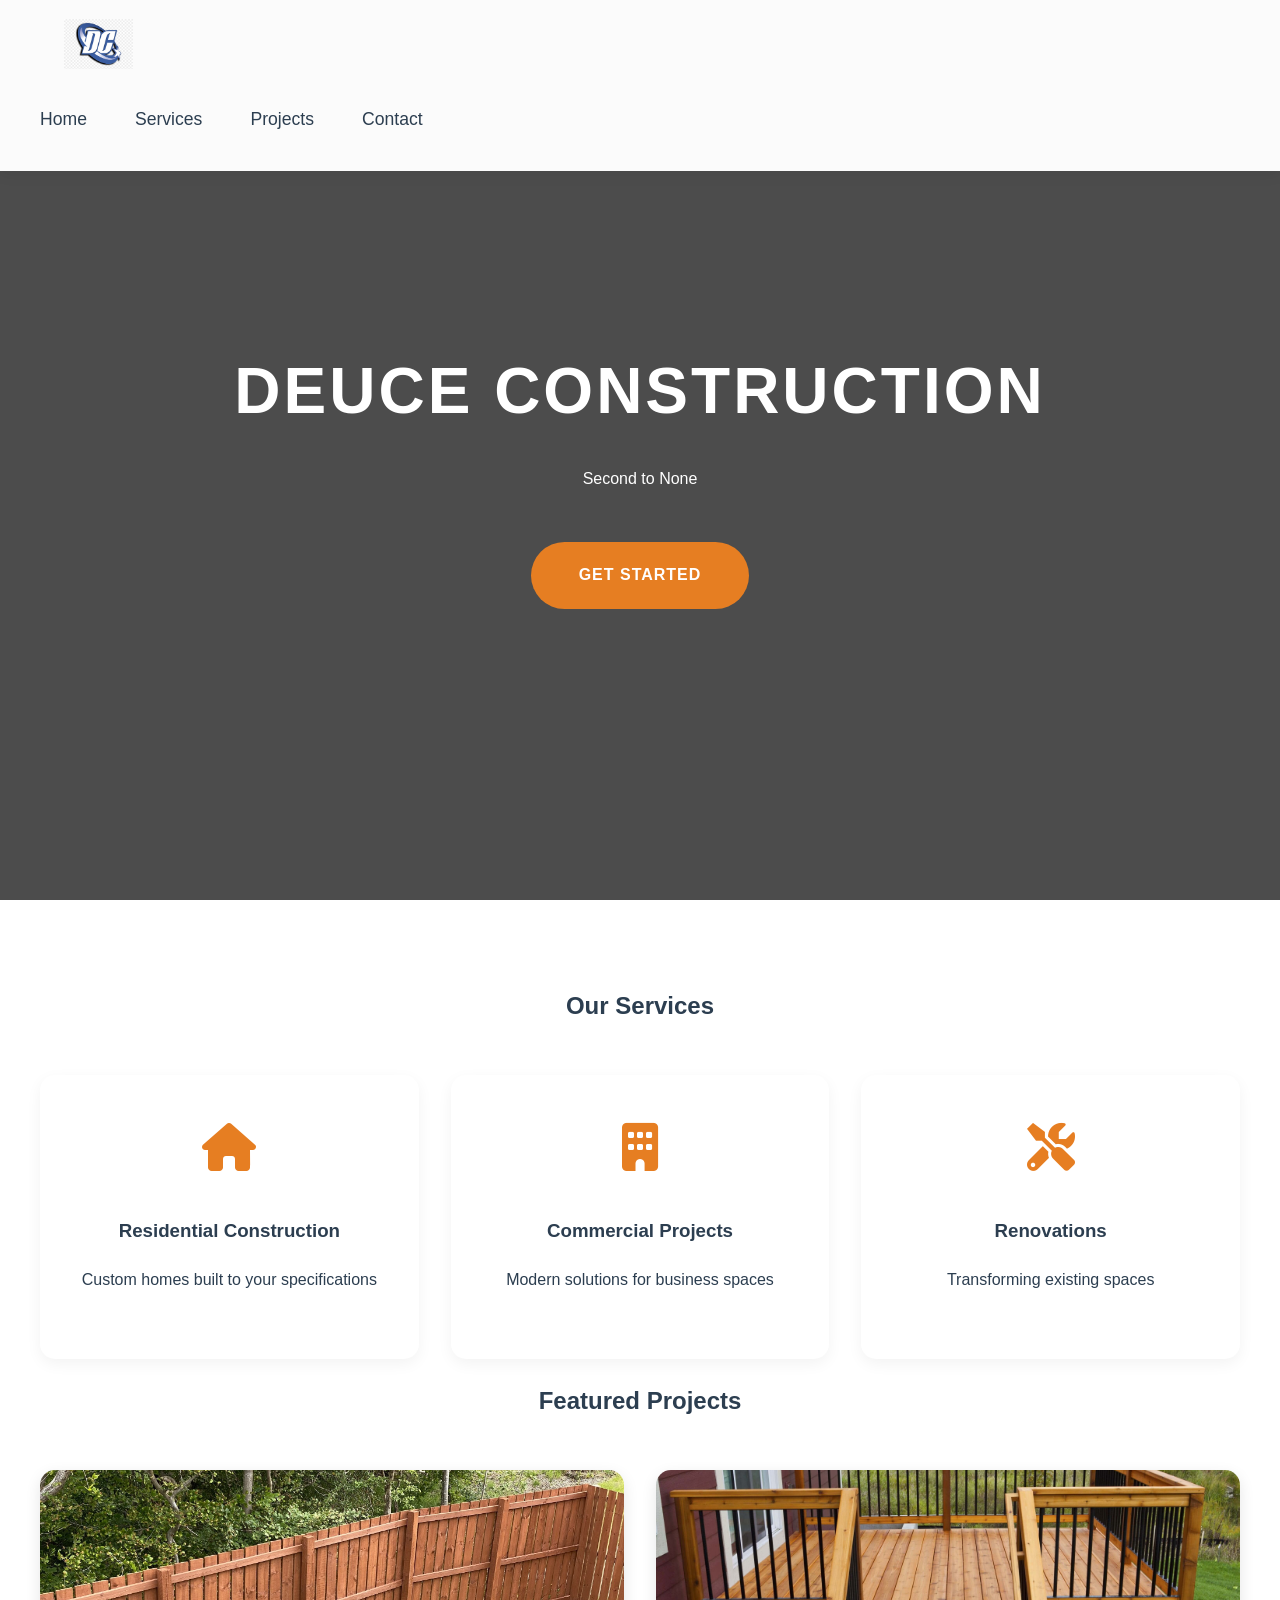
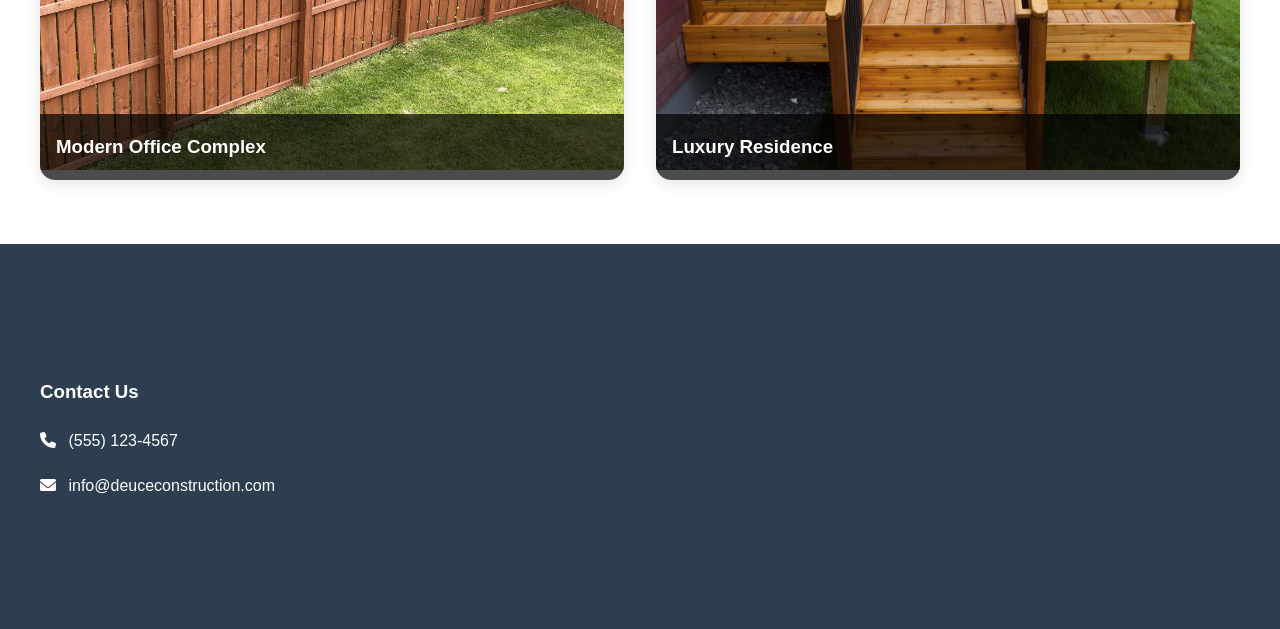
==== index.html @ e14dee0d "Logo smaller" ====
<!DOCTYPE html>
<html lang="en">
<head>
    <meta charset="UTF-8">
    <meta name="viewport" content="width=device-width, initial-scale=1.0">
    <title>Deuce Construction</title>
    <link rel="stylesheet" href="styles/main.css">
    <link rel="stylesheet" href="https://cdnjs.cloudflare.com/ajax/libs/font-awesome/6.0.0/css/all.min.css">
</head>
<body>
    <nav class="navbar">
        <div class="logo"><img src="dc logo.jpg" alt="DC" style="height: 50px; width: auto;"></div>
        <ul class="nav-links">
            <li><a href="#home">Home</a></li>
            <li><a href="#services">Services</a></li>
            <li><a href="#projects">Projects</a></li>
            <li><a href="#contact">Contact</a></li>
        </ul>
    </nav>

    <header id="home">
        <div class="hero-content">
            <h1>Deuce Construction</h1>
            <p>Second to None</p>
            <a href="#contact" class="cta-button">Get Started</a>
        </div>
    </header>

    <div class="container">
        <section id="services" class="services-section">
            <h2>Our Services</h2>
            <div class="services-grid">
                <div class="service-card">
                    <i class="fas fa-home"></i>
                    <h3>Residential Construction</h3>
                    <p>Custom homes built to your specifications</p>
                </div>
                <div class="service-card">
                    <i class="fas fa-building"></i>
                    <h3>Commercial Projects</h3>
                    <p>Modern solutions for business spaces</p>
                </div>
                <div class="service-card">
                    <i class="fas fa-tools"></i>
                    <h3>Renovations</h3>
                    <p>Transforming existing spaces</p>
                </div>
            </div>
        </section>

        <section id="projects" class="projects-section">
            <h2>Featured Projects</h2>
            <div class="project-grid">
                <div class="project-card">
                    <img src="placeholder-1.jpg" alt="Project 1">
                    <h3>Modern Office Complex</h3>
                </div>
                <div class="project-card">
                    <img src="placeholder-2.jpg" alt="Project 2">
                    <h3>Luxury Residence</h3>
                </div>
            </div>
        </section>
    </div>

    <footer id="contact">
        <div class="container">
            <div class="footer-content">
                <div class="contact-info">
                    <h3>Contact Us</h3>
                    <p><i class="fas fa-phone"></i> (555) 123-4567</p>
                    <p><i class="fas fa-envelope"></i> info@deuceconstruction.com</p>
                </div>
            </div>
        </div>
    </footer>
</body>
</html>
---- styles/main.css ----
:root {
    --primary-color: #2c3e50;
    --secondary-color: #ffffff;
    --accent-color: #e67e22;
    --text-color: #2c3e50;
    --gray-light: #f8f9fa;
    --gray-dark: #343a40;
    --transition: all 0.3s ease-in-out;
}

body {
    font-family: 'Poppins', sans-serif;
    line-height: 1.8;
    margin: 0;
    padding: 0;
    color: var(--text-color);
    scroll-behavior: smooth;
}

.navbar {
    position: fixed;
    width: 100%;
    background: rgba(255, 255, 255, 0.98);
    padding: 1.2rem 0;
    box-shadow: 0 2px 15px rgba(0,0,0,0.08);
    z-index: 1000;
    transition: var(--transition);
}

.navbar .logo {
    font-size: 2rem;
    font-weight: 700;
    color: var(--primary-color);
    margin-left: 4rem;
    text-transform: uppercase;
    letter-spacing: 2px;
}

.nav-links {
    display: flex;
    list-style: none;
    margin-right: 4rem;
    gap: 3rem;
}

.nav-links a {
    text-decoration: none;
    color: var(--text-color);
    font-weight: 500;
    font-size: 1.1rem;
    transition: var(--transition);
    position: relative;
}

.nav-links a::after {
    content: '';
    position: absolute;
    bottom: -5px;
    left: 0;
    width: 0;
    height: 2px;
    background: var(--accent-color);
    transition: var(--transition);
}

.nav-links a:hover::after {
    width: 100%;
}

header {
    background: linear-gradient(rgba(0,0,0,0.7), rgba(0,0,0,0.7)), url('header-bg.jpg');
    background-size: cover;
    background-position: center;
    background-attachment: fixed;
    height: 100vh;
    display: flex;
    align-items: center;
    justify-content: center;
    text-align: center;
    color: white;
}

.hero-content {
    padding: 2rem;
    animation: fadeIn 1s ease-in;
}

.hero-content h1 {
    font-size: 4rem;
    font-weight: 700;
    margin-bottom: 1rem;
    text-transform: uppercase;
    letter-spacing: 3px;
}

.cta-button {
    display: inline-block;
    padding: 1.2rem 3rem;
    background-color: var(--accent-color);
    color: white;
    text-decoration: none;
    border-radius: 50px;
    font-weight: 600;
    margin-top: 2rem;
    transition: var(--transition);
    text-transform: uppercase;
    letter-spacing: 1px;
}

.cta-button:hover {
    transform: translateY(-3px);
    box-shadow: 0 10px 20px rgba(0,0,0,0.2);
    background-color: #d35400;
}

.container {
    max-width: 1200px;
    margin: 0 auto;
    padding: 4rem 2rem;
}

.services-grid {
    display: grid;
    grid-template-columns: repeat(auto-fit, minmax(300px, 1fr));
    gap: 2rem;
    margin-top: 3rem;
}

.service-card {
    background: var(--secondary-color);
    padding: 3rem 2rem;
    border-radius: 15px;
    text-align: center;
    transition: var(--transition);
    box-shadow: 0 5px 15px rgba(0,0,0,0.05);
}

.service-card:hover {
    transform: translateY(-10px);
    box-shadow: 0 15px 30px rgba(0,0,0,0.1);
}

.service-card i {
    font-size: 3rem;
    color: var(--accent-color);
    margin-bottom: 1.5rem;
}

.project-grid {
    display: grid;
    grid-template-columns: repeat(auto-fit, minmax(350px, 1fr));
    gap: 2rem;
    margin-top: 3rem;
}

.project-card {
    position: relative;
    overflow: hidden;
    border-radius: 15px;
    box-shadow: 0 5px 15px rgba(0,0,0,0.1);
    transition: var(--transition);
}

.project-card:hover {
    transform: translateY(-5px);
    box-shadow: 0 15px 30px rgba(0,0,0,0.2);
}

.project-card img {
    width: 100%;
    height: 300px;
    object-fit: cover;
    transition: var(--transition);
}

.project-card:hover img {
    transform: scale(1.1);
}

.project-card h3 {
    position: absolute;
    bottom: 0;
    width: 100%;
    padding: 1rem;
    background: rgba(0,0,0,0.7);
    color: white;
    margin: 0;
}

footer {
    background-color: var(--primary-color);
    color: white;
    padding: 3rem 0;
}

.contact-info i {
    margin-right: 0.5rem;
}

h2 {
    text-align: center;
    color: var(--primary-color);
    margin-bottom: 2rem;
}

@media (max-width: 768px) {
    .nav-links {
        display: none;
    }
    
    .hero-content h1 {
        font-size: 2rem;
    }
}

@keyframes fadeIn {
    from {
        opacity: 0;
        transform: translateY(20px);
    }
    to {
        opacity: 1;
        transform: translateY(0);
    }
}
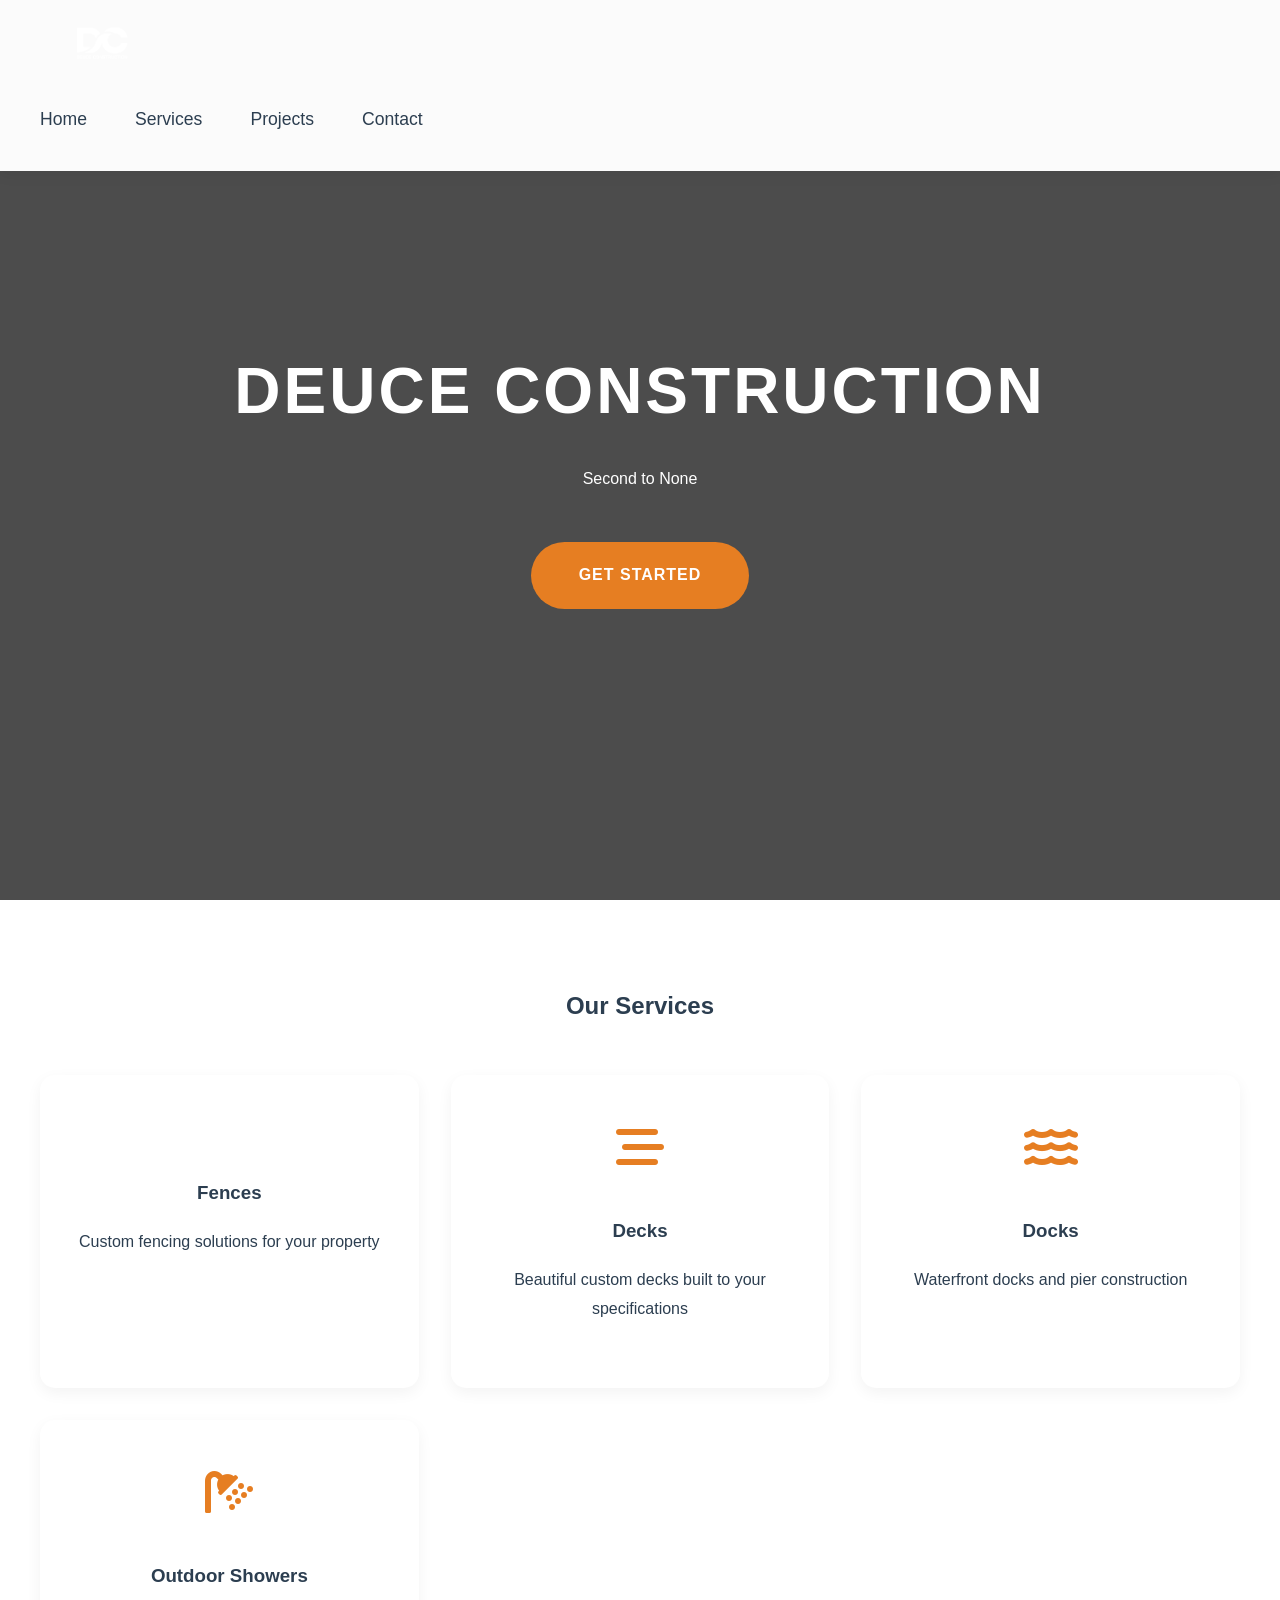
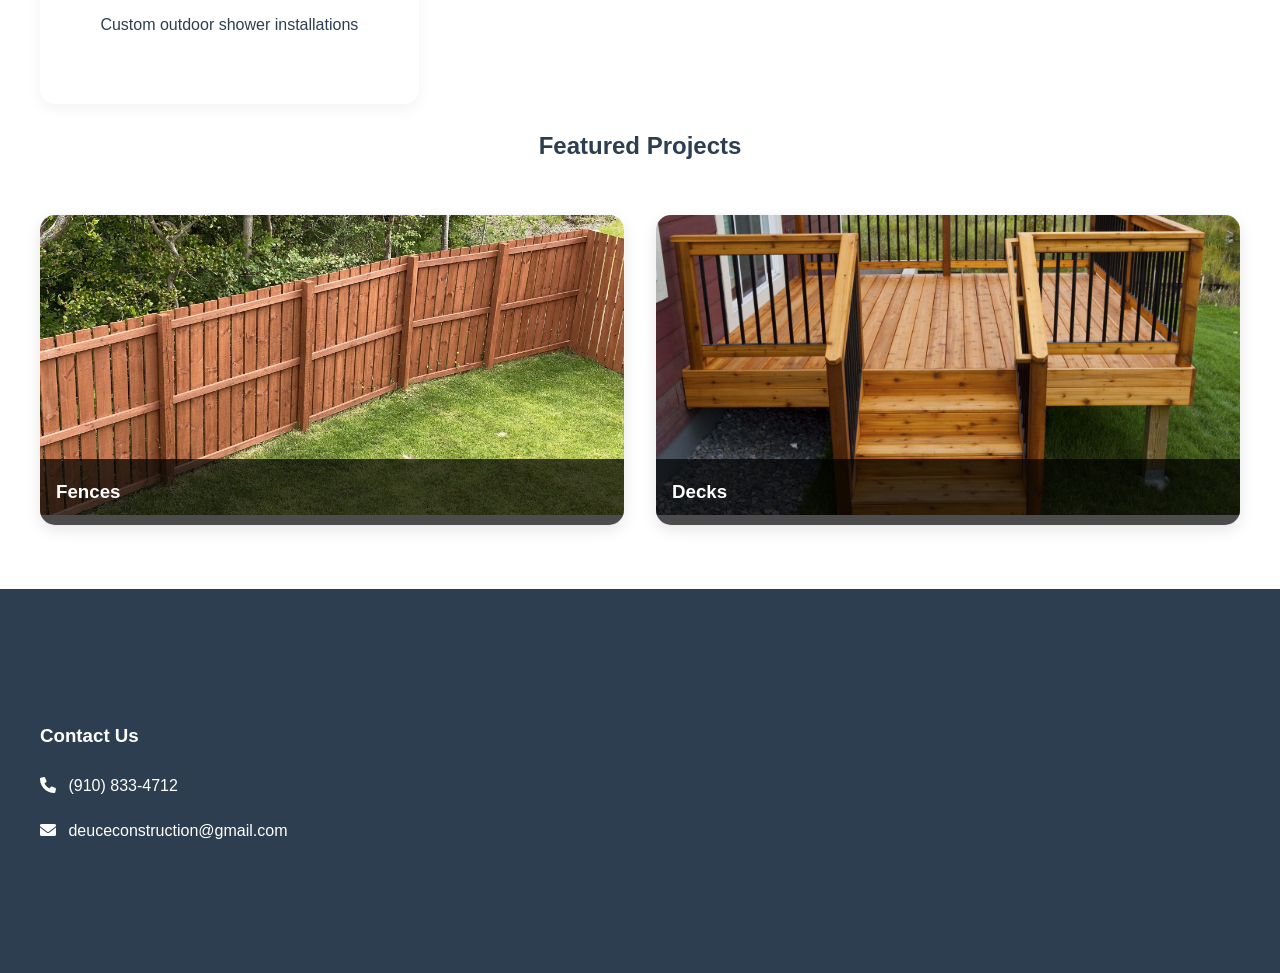
==== commit 319981b3: "Found actual logo" ====
--- a/index.html
+++ b/index.html
@@ -9,7 +9,7 @@
 </head>
 <body>
     <nav class="navbar">
-        <div class="logo"><img src="dc logo.jpg" alt="DC" style="height: 50px; width: auto;"></div>
+        <div class="logo"><img src="dc logo.png" alt="DC" style="height: 50px; width: auto;"></div>
         <ul class="nav-links">
             <li><a href="#home">Home</a></li>
             <li><a href="#services">Services</a></li>
@@ -31,19 +31,24 @@
             <h2>Our Services</h2>
             <div class="services-grid">
                 <div class="service-card">
-                    <i class="fas fa-home"></i>
-                    <h3>Residential Construction</h3>
-                    <p>Custom homes built to your specifications</p>
+                    <i class="fas fa-fence"></i>
+                    <h3>Fences</h3>
+                    <p>Custom fencing solutions for your property</p>
                 </div>
                 <div class="service-card">
-                    <i class="fas fa-building"></i>
-                    <h3>Commercial Projects</h3>
-                    <p>Modern solutions for business spaces</p>
+                    <i class="fas fa-stream"></i>
+                    <h3>Decks</h3>
+                    <p>Beautiful custom decks built to your specifications</p>
                 </div>
                 <div class="service-card">
-                    <i class="fas fa-tools"></i>
-                    <h3>Renovations</h3>
-                    <p>Transforming existing spaces</p>
+                    <i class="fas fa-water"></i>
+                    <h3>Docks</h3>
+                    <p>Waterfront docks and pier construction</p>
+                </div>
+                <div class="service-card">
+                    <i class="fas fa-shower"></i>
+                    <h3>Outdoor Showers</h3>
+                    <p>Custom outdoor shower installations</p>
                 </div>
             </div>
         </section>
@@ -53,11 +58,11 @@
             <div class="project-grid">
                 <div class="project-card">
                     <img src="placeholder-1.jpg" alt="Project 1">
-                    <h3>Modern Office Complex</h3>
+                    <h3>Fences</h3>
                 </div>
                 <div class="project-card">
                     <img src="placeholder-2.jpg" alt="Project 2">
-                    <h3>Luxury Residence</h3>
+                    <h3>Decks</h3>
                 </div>
             </div>
         </section>
@@ -68,8 +73,8 @@
             <div class="footer-content">
                 <div class="contact-info">
                     <h3>Contact Us</h3>
-                    <p><i class="fas fa-phone"></i> (555) 123-4567</p>
-                    <p><i class="fas fa-envelope"></i> info@deuceconstruction.com</p>
+                    <p><i class="fas fa-phone"></i> (910) 833-4712</p>
+                    <p><i class="fas fa-envelope"></i> deuceconstruction@gmail.com</p>
                 </div>
             </div>
         </div>
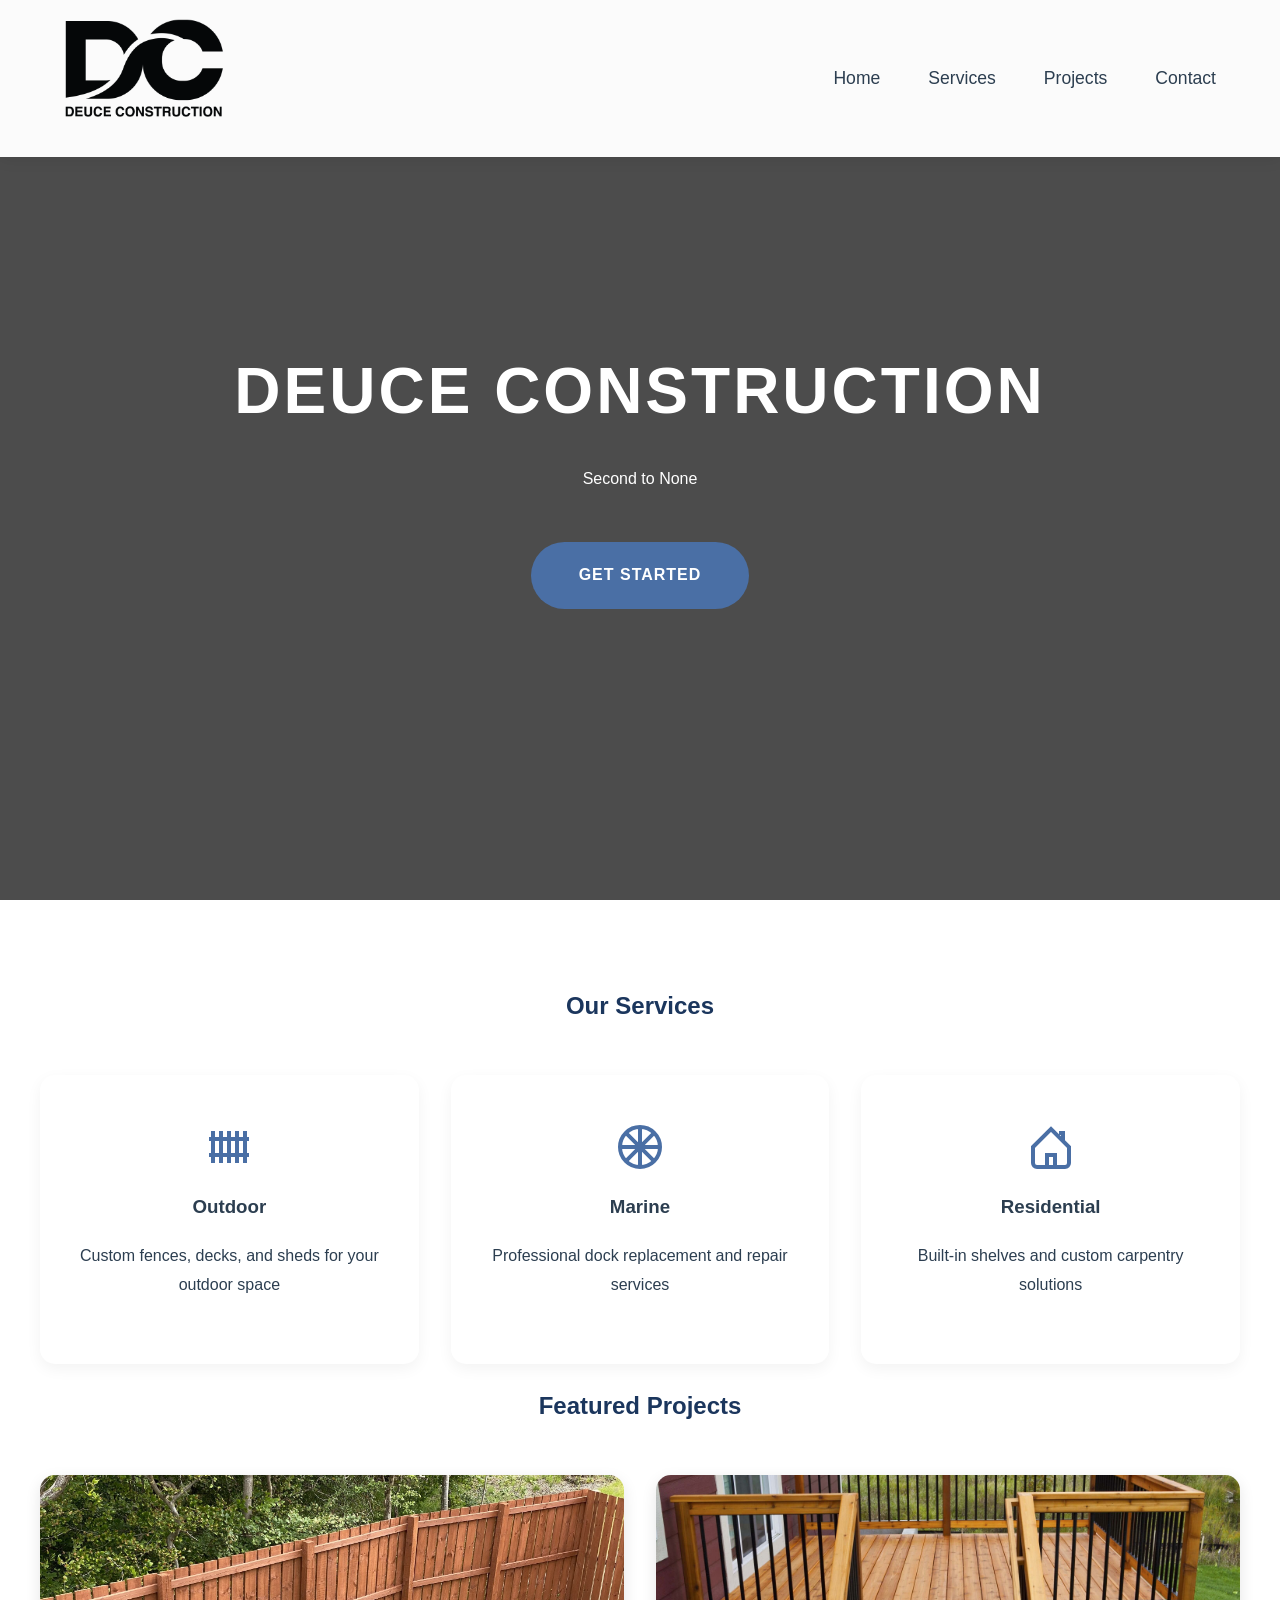
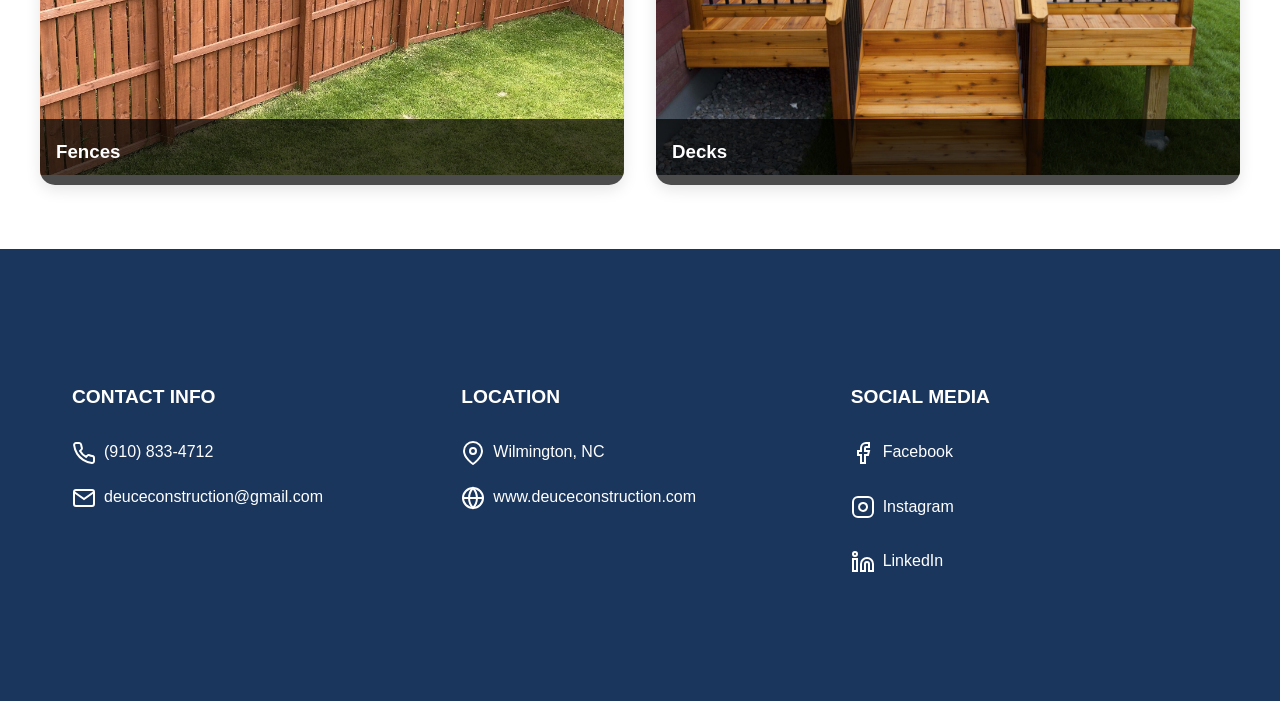
==== commit 3a959ff7: "Updated look and colors" ====
--- a/index.html
+++ b/index.html
@@ -4,12 +4,15 @@
     <meta charset="UTF-8">
     <meta name="viewport" content="width=device-width, initial-scale=1.0">
     <title>Deuce Construction</title>
+    <meta name="description" content="Deuce Construction - Second to None">
+    <meta name="keywords" content="construction, carpentry, marine, outdoor, residential">
+    <meta name="author" content="Deuce Construction">
+    <link rel="icon" href="images/dc logo.png" type="image/png">
     <link rel="stylesheet" href="styles/main.css">
-    <link rel="stylesheet" href="https://cdnjs.cloudflare.com/ajax/libs/font-awesome/6.0.0/css/all.min.css">
 </head>
 <body>
     <nav class="navbar">
-        <div class="logo"><img src="dc logo.png" alt="DC" style="height: 50px; width: auto;"></div>
+        <div class="logo"><img src="images/dc logo.png" alt="DC" style="height: 100px; width: auto;"></div>
         <ul class="nav-links">
             <li><a href="#home">Home</a></li>
             <li><a href="#services">Services</a></li>
@@ -31,24 +34,29 @@
             <h2>Our Services</h2>
             <div class="services-grid">
                 <div class="service-card">
-                    <i class="fas fa-fence"></i>
-                    <h3>Fences</h3>
-                    <p>Custom fencing solutions for your property</p>
+                    <svg class="icon" viewBox="0 0 24 24" fill="none" stroke="currentColor" stroke-width="2">
+                        <path d="M4 4v16M8 4v16M12 4v16M16 4v16M20 4v16"/>
+                        <path d="M2 8h20M2 16h20"/>
+                    </svg>
+                    <h3>Outdoor</h3>
+                    <p>Custom fences, decks, and sheds for your outdoor space</p>
                 </div>
                 <div class="service-card">
-                    <i class="fas fa-stream"></i>
-                    <h3>Decks</h3>
-                    <p>Beautiful custom decks built to your specifications</p>
+                    <svg class="icon" viewBox="0 0 24 24" fill="none" stroke="currentColor" stroke-width="2">
+                        <path d="M12 2v20M2 12h20M4.93 4.93l14.14 14.14M19.07 4.93L4.93 19.07"/>
+                        <circle cx="12" cy="12" r="10"/>
+                    </svg>
+                    <h3>Marine</h3>
+                    <p>Professional dock replacement and repair services</p>
                 </div>
                 <div class="service-card">
-                    <i class="fas fa-water"></i>
-                    <h3>Docks</h3>
-                    <p>Waterfront docks and pier construction</p>
-                </div>
-                <div class="service-card">
-                    <i class="fas fa-shower"></i>
-                    <h3>Outdoor Showers</h3>
-                    <p>Custom outdoor shower installations</p>
+                    <svg class="icon" viewBox="0 0 24 24" fill="none" stroke="currentColor" stroke-width="2">
+                        <path d="M3 12l9-9 9 9v8a2 2 0 01-2 2H5a2 2 0 01-2-2v-8z"/>
+                        <path d="M14 22v-6h-4v6"/>
+                        <path d="M16 5h2v4"/>
+                    </svg>
+                    <h3>Residential</h3>
+                    <p>Built-in shelves and custom carpentry solutions</p>
                 </div>
             </div>
         </section>
@@ -57,11 +65,11 @@
             <h2>Featured Projects</h2>
             <div class="project-grid">
                 <div class="project-card">
-                    <img src="placeholder-1.jpg" alt="Project 1">
+                    <img src="images/placeholder-1.jpg" alt="Project 1">
                     <h3>Fences</h3>
                 </div>
                 <div class="project-card">
-                    <img src="placeholder-2.jpg" alt="Project 2">
+                    <img src="images/placeholder-2.jpg" alt="Project 2">
                     <h3>Decks</h3>
                 </div>
             </div>
@@ -71,13 +79,70 @@
     <footer id="contact">
         <div class="container">
             <div class="footer-content">
-                <div class="contact-info">
-                    <h3>Contact Us</h3>
-                    <p><i class="fas fa-phone"></i> (910) 833-4712</p>
-                    <p><i class="fas fa-envelope"></i> deuceconstruction@gmail.com</p>
+                <div class="footer-column">
+                    <h3>CONTACT INFO</h3>
+                    <p>
+                        <svg class="icon" viewBox="0 0 24 24" fill="none" stroke="currentColor" stroke-width="2">
+                            <path d="M22 16.92v3a2 2 0 01-2.18 2 19.79 19.79 0 01-8.63-3.07 19.5 19.5 0 01-6-6 19.79 19.79 0 01-3.07-8.67A2 2 0 014.11 2h3a2 2 0 012 1.72 12.84 12.84 0 00.7 2.81 2 2 0 01-.45 2.11L8.09 9.91a16 16 0 006 6l1.27-1.27a2 2 0 012.11-.45 12.84 12.84 0 002.81.7A2 2 0 0122 16.92z"/>
+                        </svg>
+                        <a href="tel:9108334712">(910) 833-4712</a>
+                    </p>
+                    <p>
+                        <svg class="icon" viewBox="0 0 24 24" fill="none" stroke="currentColor" stroke-width="2">
+                            <path d="M4 4h16c1.1 0 2 .9 2 2v12c0 1.1-.9 2-2 2H4c-1.1 0-2-.9-2-2V6c0-1.1.9-2 2-2z"/>
+                            <polyline points="22,6 12,13 2,6"/>
+                        </svg>
+                        <a href="mailto:deuceconstruction@gmail.com">deuceconstruction@gmail.com</a>
+                    </p>
+                </div>
+                <div class="footer-column">
+                    <h3>LOCATION</h3>
+                    <p>
+                        <svg class="icon" viewBox="0 0 24 24" fill="none" stroke="currentColor" stroke-width="2">
+                            <path d="M21 10c0 7-9 13-9 13s-9-6-9-13a9 9 0 0118 0z"/>
+                            <circle cx="12" cy="10" r="3"/>
+                        </svg>
+                        Wilmington, NC
+                    </p>
+                    <p>
+                        <svg class="icon" viewBox="0 0 24 24" fill="none" stroke="currentColor" stroke-width="2">
+                            <circle cx="12" cy="12" r="10"/>
+                            <path d="M2 12h20"/>
+                            <path d="M12 2a15.3 15.3 0 014 10 15.3 15.3 0 01-4 10 15.3 15.3 0 01-4-10 15.3 15.3 0 014-10z"/>
+                        </svg>
+                        <a href="https://www.deuceconstruction.com" target="_blank">www.deuceconstruction.com</a>
+                    </p>
+                </div>
+                <div class="footer-column">
+                    <h3>SOCIAL MEDIA</h3>
+                    <div class="social-icons">
+                        <a href="https://www.facebook.com/deuceconstruction" target="_blank">
+                            <svg class="icon" viewBox="0 0 24 24" fill="none" stroke="currentColor" stroke-width="2">
+                                <path d="M18 2h-3a5 5 0 00-5 5v3H7v4h3v8h4v-8h3l1-4h-4V7a1 1 0 011-1h3z"/>
+                            </svg>
+                            Facebook
+                        </a>
+                        <a href="https://www.instagram.com/deuceconstruction" target="_blank">
+                            <svg class="icon" viewBox="0 0 24 24" fill="none" stroke="currentColor" stroke-width="2">
+                                <rect x="2" y="2" width="20" height="20" rx="5" ry="5"/>
+                                <path d="M16 11.37A4 4 0 1112.63 8 4 4 0 0116 11.37z"/>
+                                <line x1="17.5" y1="6.5" x2="17.51" y2="6.5"/>
+                            </svg>
+                            Instagram
+                        </a>
+                        <a href="https://www.linkedin.com/company/deuceconstruction" target="_blank">
+                            <svg class="icon" viewBox="0 0 24 24" fill="none" stroke="currentColor" stroke-width="2">
+                                <path d="M16 8a6 6 0 016 6v7h-4v-7a2 2 0 00-2-2 2 2 0 00-2 2v7h-4v-7a6 6 0 016-6z"/>
+                                <rect x="2" y="9" width="4" height="12"/>
+                                <circle cx="4" cy="4" r="2"/>
+                            </svg>
+                            LinkedIn
+                        </a>
+                    </div>
                 </div>
             </div>
         </div>
     </footer>
+
 </body>
 </html>
--- a/styles/main.css
+++ b/styles/main.css
@@ -1,10 +1,10 @@
 :root {
-    --primary-color: #2c3e50;
-    --secondary-color: #ffffff;
-    --accent-color: #e67e22;
-    --text-color: #2c3e50;
-    --gray-light: #f8f9fa;
-    --gray-dark: #343a40;
+    --primary-color: #1B365D;    /* Navy blue */
+    --secondary-color: #ffffff;   /* White */
+    --accent-color: #4A6FA5;     /* Lighter navy blue */
+    --text-color: #2C3E50;       /* Dark gray-blue */
+    --gray-light: #F5F7FA;       /* Light gray */
+    --gray-dark: #2F4356;        /* Dark gray-blue */
     --transition: all 0.3s ease-in-out;
 }
 
@@ -25,6 +25,9 @@
     box-shadow: 0 2px 15px rgba(0,0,0,0.08);
     z-index: 1000;
     transition: var(--transition);
+    display: flex;
+    justify-content: space-between;
+    align-items: center;
 }
 
 .navbar .logo {
@@ -41,6 +44,7 @@
     list-style: none;
     margin-right: 4rem;
     gap: 3rem;
+    align-items: center;
 }
 
 .nav-links a {
@@ -140,10 +144,23 @@
     box-shadow: 0 15px 30px rgba(0,0,0,0.1);
 }
 
+.service-card:hover .icon {
+    transform: scale(1.1);
+    transition: var(--transition);
+}
+
 .service-card i {
     font-size: 3rem;
     color: var(--accent-color);
     margin-bottom: 1.5rem;
+}
+
+.icon {
+    width: 48px;
+    height: 48px;
+    margin: 0 auto 1rem;
+    display: block;
+    stroke: var(--accent-color);
 }
 
 .project-grid {
@@ -193,8 +210,60 @@
     padding: 3rem 0;
 }
 
-.contact-info i {
-    margin-right: 0.5rem;
+.footer-content {
+    display: grid;
+    grid-template-columns: repeat(3, 1fr);
+    gap: 2rem;
+    max-width: 1200px;
+    margin: 0 auto;
+    padding: 0 2rem;
+}
+
+.footer-column {
+    text-align: left;
+}
+
+.footer-column h3 {
+    color: var(--secondary-color);
+    margin-bottom: 1.5rem;
+    font-size: 1.2rem;
+}
+
+.footer-column p {
+    display: flex;
+    align-items: center;
+    gap: 0.5rem;
+    margin-bottom: 0.8rem;
+}
+
+.footer-column a {
+    color: var(--secondary-color);
+    text-decoration: none;
+    transition: var(--transition);
+}
+
+.footer-column a:hover {
+    opacity: 0.8;
+}
+
+.footer-column .icon {
+    width: 24px;
+    height: 24px;
+    margin: 0;
+    stroke: var(--secondary-color);
+}
+
+.social-icons {
+    display: flex;
+    flex-direction: column;
+    gap: 0.8rem;
+}
+
+.social-icons a {
+    display: flex;
+    align-items: center;
+    gap: 0.5rem;
+    margin-bottom: 0.8rem;
 }
 
 h2 {
@@ -211,6 +280,23 @@
     .hero-content h1 {
         font-size: 2rem;
     }
+    
+    .footer-content {
+        grid-template-columns: 1fr;
+        text-align: center;
+    }
+    
+    .footer-column {
+        text-align: center;
+    }
+    
+    .footer-column p, .social-icons a {
+        justify-content: center;
+    }
+    
+    .social-icons {
+        align-items: center;
+    }
 }
 
 @keyframes fadeIn {
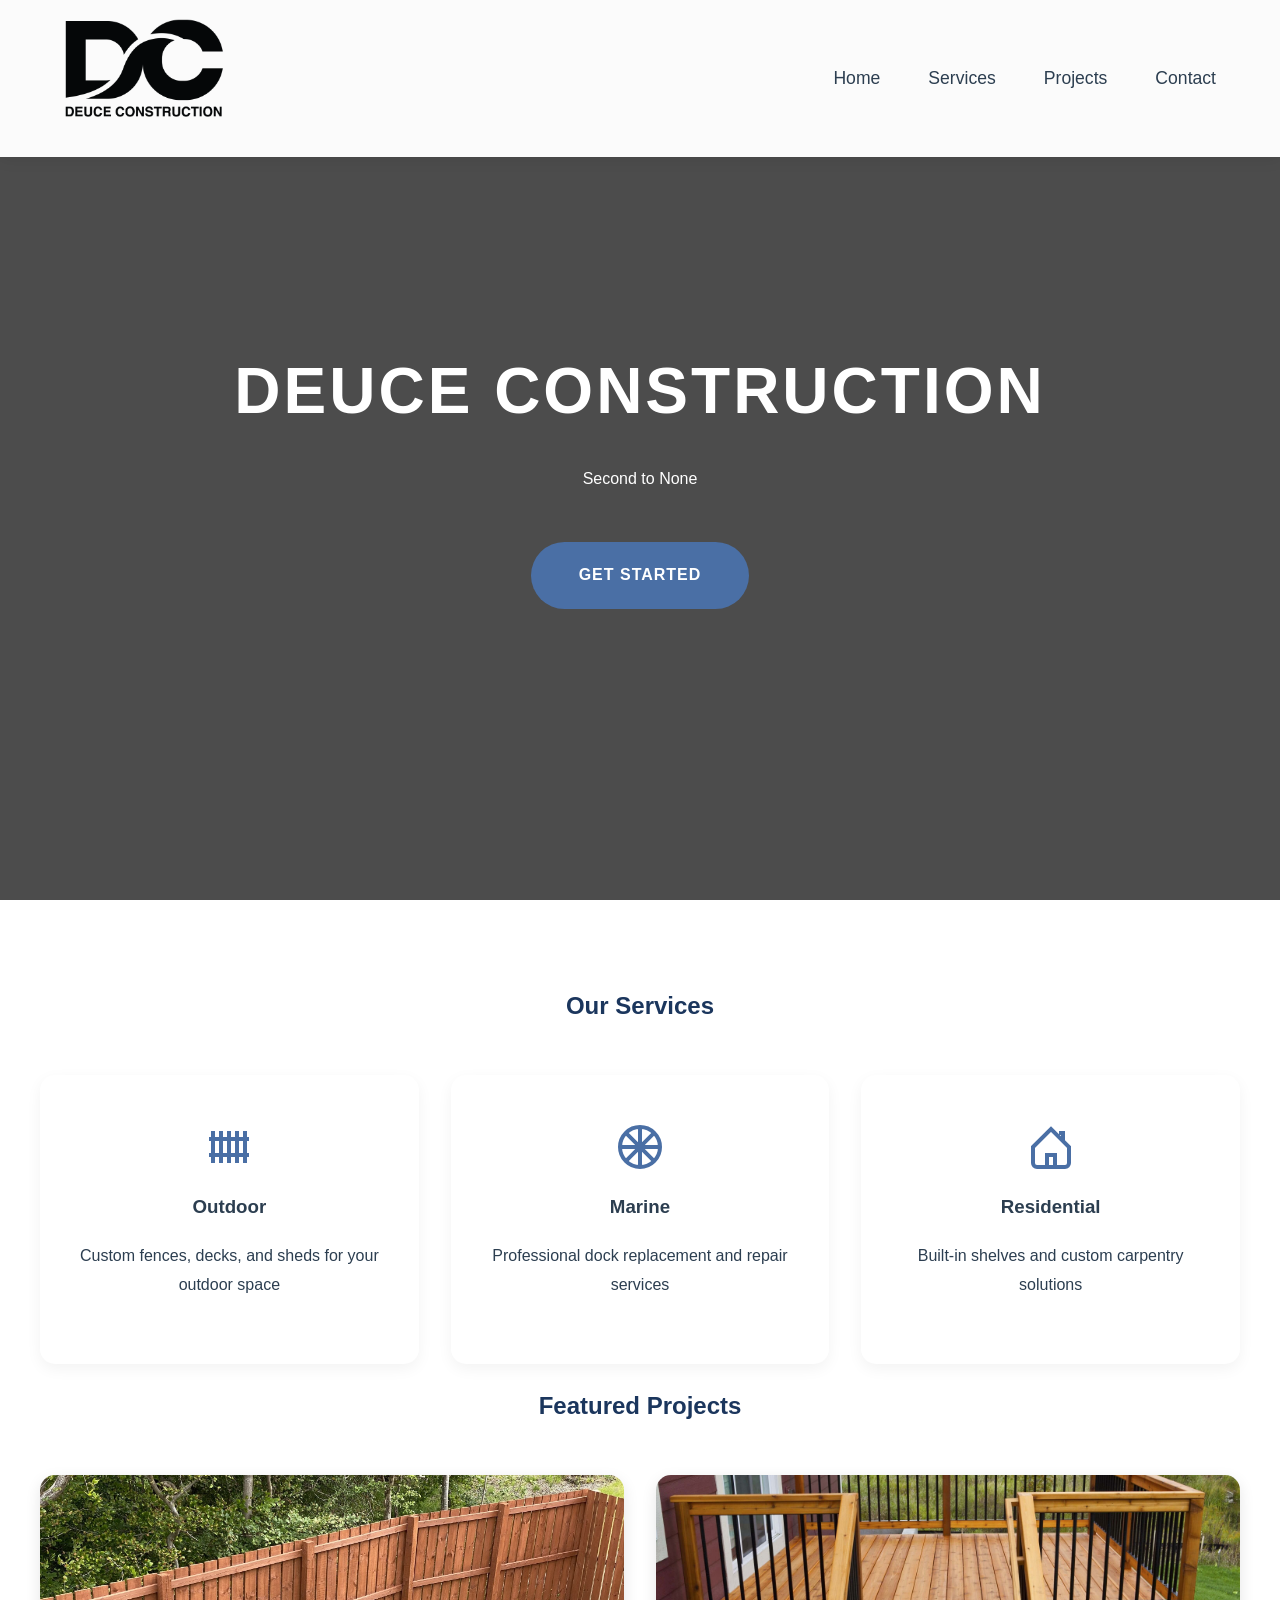
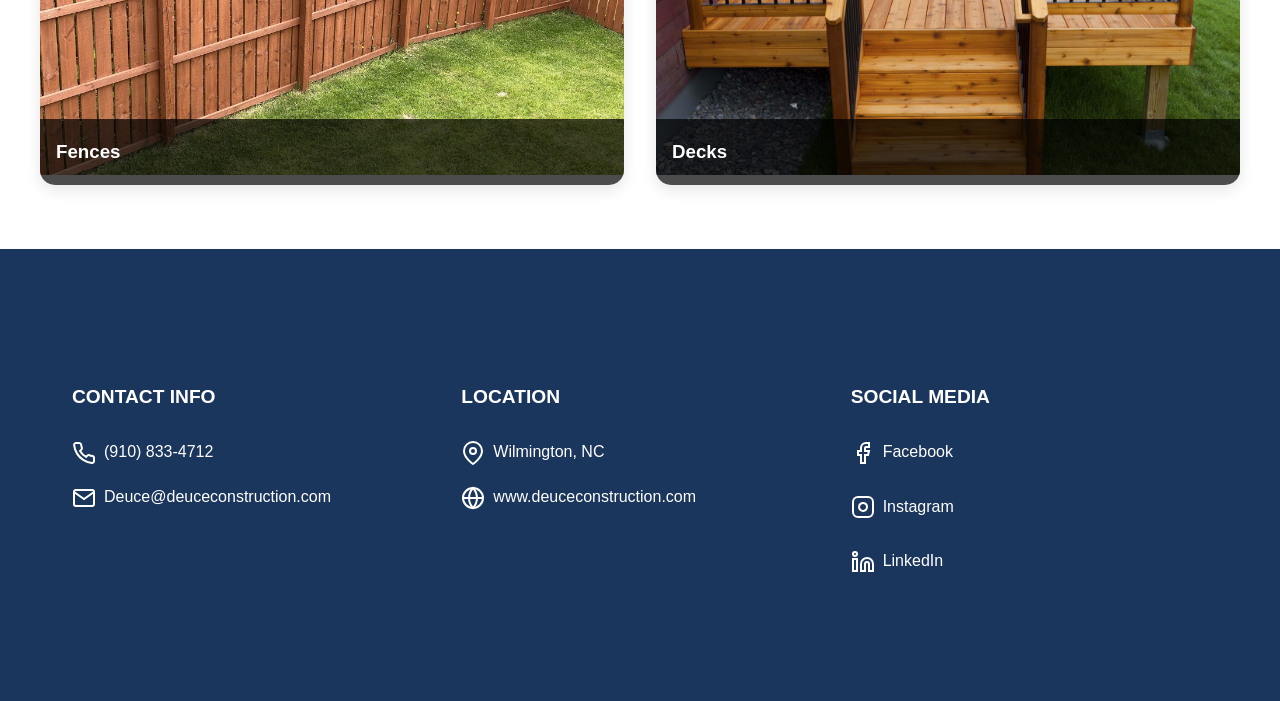
==== commit 27bdc09a: "Update email address in index.html" ====
--- a/index.html
+++ b/index.html
@@ -92,7 +92,7 @@
                             <path d="M4 4h16c1.1 0 2 .9 2 2v12c0 1.1-.9 2-2 2H4c-1.1 0-2-.9-2-2V6c0-1.1.9-2 2-2z"/>
                             <polyline points="22,6 12,13 2,6"/>
                         </svg>
-                        <a href="mailto:deuceconstruction@gmail.com">deuceconstruction@gmail.com</a>
+                        <a href="mailto:deuce@deuceconstruction.com">Deuce@deuceconstruction.com</a>
                     </p>
                 </div>
                 <div class="footer-column">
@@ -145,4 +145,4 @@
     </footer>
 
 </body>
-</html>+</html>
--- a/styles/main.css
+++ b/styles/main.css
@@ -273,39 +273,110 @@
 }
 
 @media (max-width: 768px) {
+    .navbar {
+        padding: 0.8rem 0;
+    }
+
+    .navbar .logo img {
+        height: 60px;  /* Smaller logo on mobile */
+        margin-left: 1rem;
+    }
+
     .nav-links {
         display: none;
     }
-    
+
+    .hero-content {
+        padding: 1rem;
+    }
+
     .hero-content h1 {
-        font-size: 2rem;
-    }
-    
+        font-size: 2.5rem;
+    }
+
+    .hero-content p {
+        font-size: 1.1rem;
+    }
+
+    .container {
+        padding: 2rem 1rem;
+    }
+
+    .services-grid {
+        grid-template-columns: 1fr;
+        gap: 1.5rem;
+    }
+
+    .service-card {
+        padding: 2rem 1.5rem;
+    }
+
+    .project-grid {
+        grid-template-columns: 1fr;
+    }
+
+    .project-card {
+        margin: 0 1rem;
+    }
+
     .footer-content {
         grid-template-columns: 1fr;
         text-align: center;
-    }
-    
+        gap: 2rem;
+    }
+
     .footer-column {
         text-align: center;
-    }
-    
-    .footer-column p, .social-icons a {
+        padding: 0 1rem;
+    }
+
+    .footer-column p, 
+    .social-icons a {
         justify-content: center;
-    }
-    
+        font-size: 0.9rem;
+    }
+
+    .footer-column h3 {
+        font-size: 1.1rem;
+    }
+
     .social-icons {
         align-items: center;
     }
-}
-
-@keyframes fadeIn {
-    from {
-        opacity: 0;
-        transform: translateY(20px);
-    }
-    to {
-        opacity: 1;
-        transform: translateY(0);
-    }
-}+
+    .cta-button {
+        padding: 1rem 2rem;
+        font-size: 0.9rem;
+    }
+    @supports (-webkit-touch-callout: none) {
+        header {
+            height: -webkit-fill-available;
+        }
+    }
+    
+    @media (hover: none) {
+        .nav-links a,
+        .footer-column a,
+        .cta-button {
+            padding: 0.8rem;
+        }
+        
+        .service-card,
+        .project-card {
+            cursor: pointer;
+            -webkit-tap-highlight-color: transparent;
+        }
+    }
+    
+    @keyframes fadeIn {
+        from {
+            opacity: 0;
+            transform: translateY(20px);
+        }
+        to {
+            opacity: 1;
+            transform: translateY(0);
+        }
+    }
+
+}
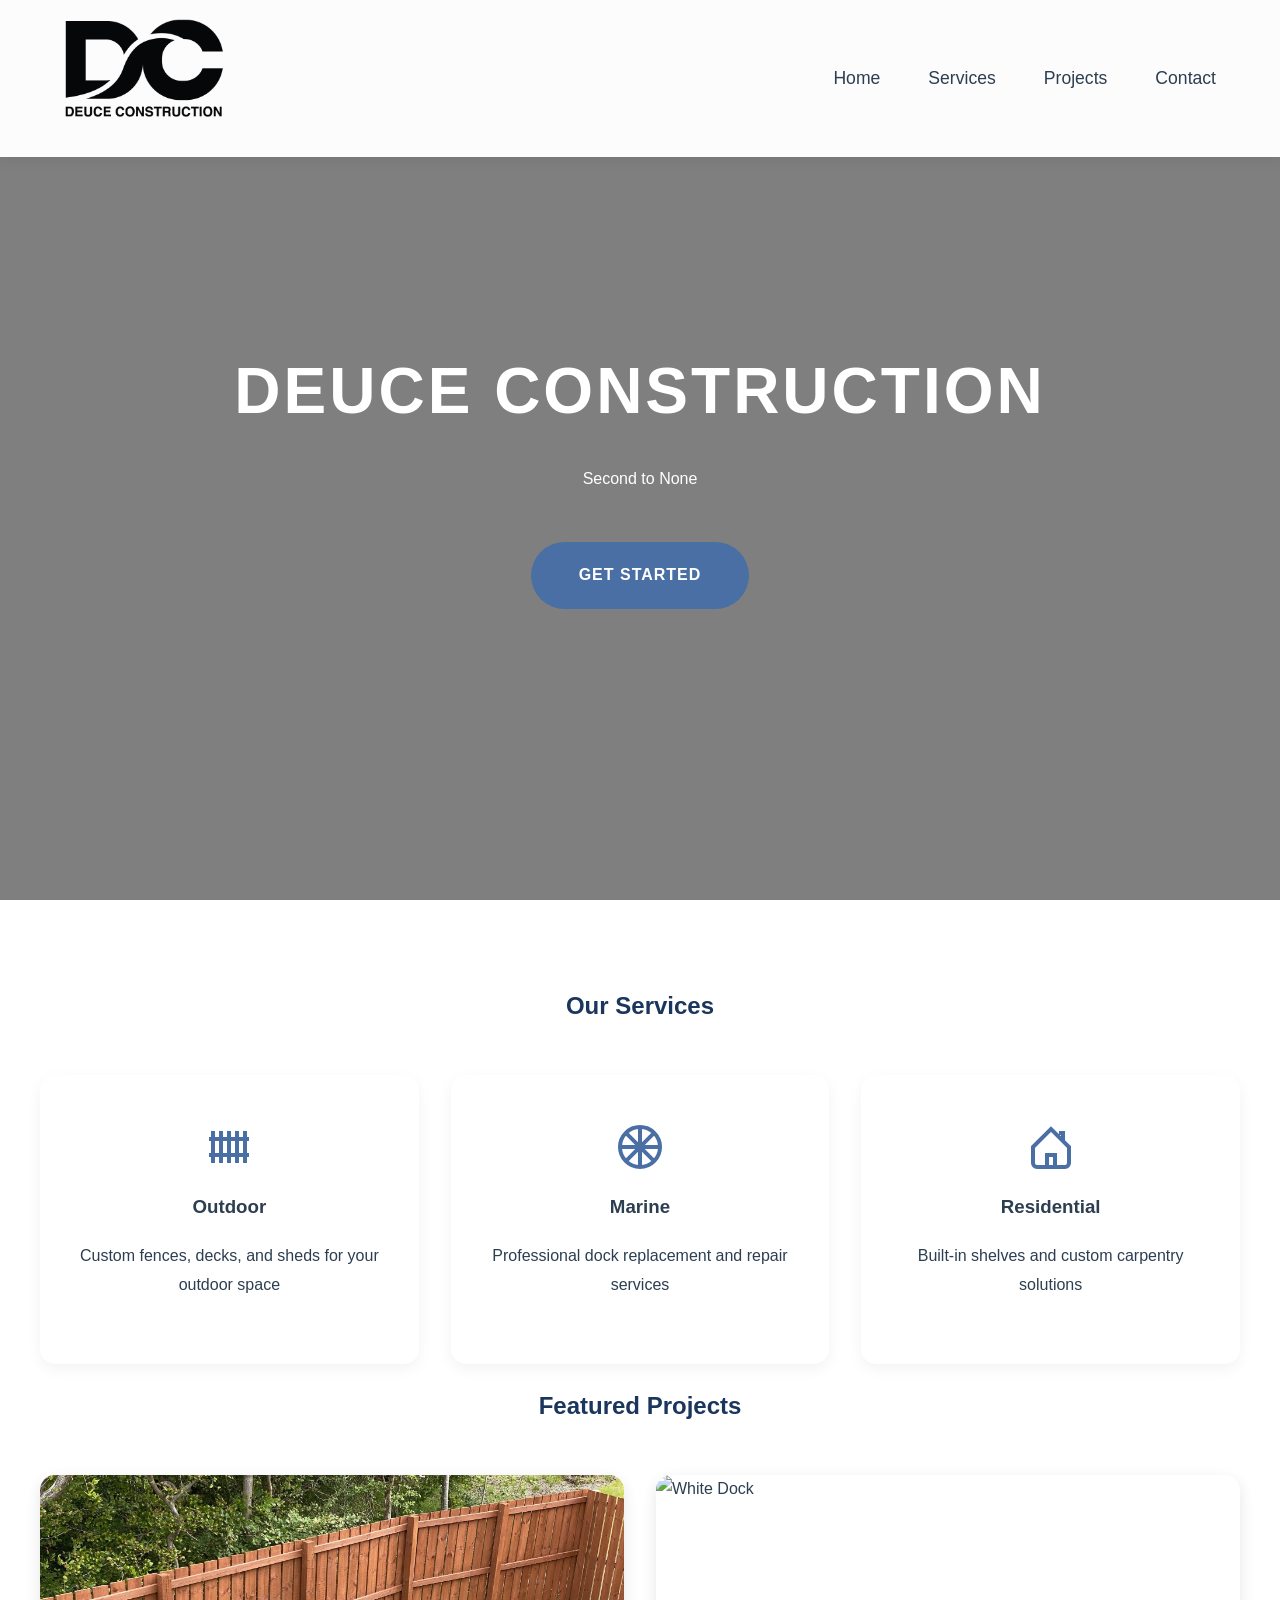
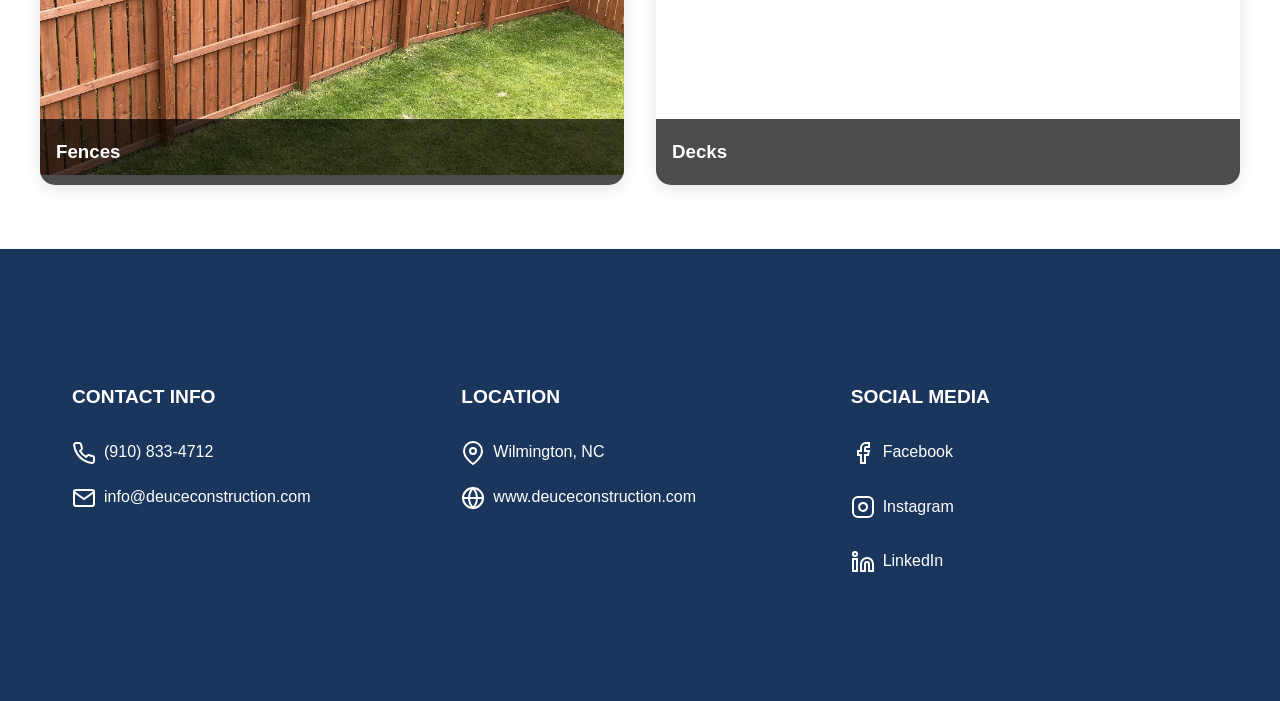
==== commit e94cb0cd: "Renamed and updated email link" ====
--- a/index.html
+++ b/index.html
@@ -69,7 +69,7 @@
                     <h3>Fences</h3>
                 </div>
                 <div class="project-card">
-                    <img src="images/placeholder-2.jpg" alt="Project 2">
+                    <img src="images/white_dock.jpg" alt="White Dock">
                     <h3>Decks</h3>
                 </div>
             </div>
@@ -92,7 +92,7 @@
                             <path d="M4 4h16c1.1 0 2 .9 2 2v12c0 1.1-.9 2-2 2H4c-1.1 0-2-.9-2-2V6c0-1.1.9-2 2-2z"/>
                             <polyline points="22,6 12,13 2,6"/>
                         </svg>
-                        <a href="mailto:deuce@deuceconstruction.com">Deuce@deuceconstruction.com</a>
+                        <a href="mailto:info@deuceconstruction.com">info@deuceconstruction.com</a>
                     </p>
                 </div>
                 <div class="footer-column">
--- a/styles/main.css
+++ b/styles/main.css
@@ -72,7 +72,7 @@
 }
 
 header {
-    background: linear-gradient(rgba(0,0,0,0.7), rgba(0,0,0,0.7)), url('header-bg.jpg');
+    background: linear-gradient(rgba(0,0,0,0.5), rgba(0,0,0,0.5)), url('../images/dune_bridge1.png');
     background-size: cover;
     background-position: center;
     background-attachment: fixed;
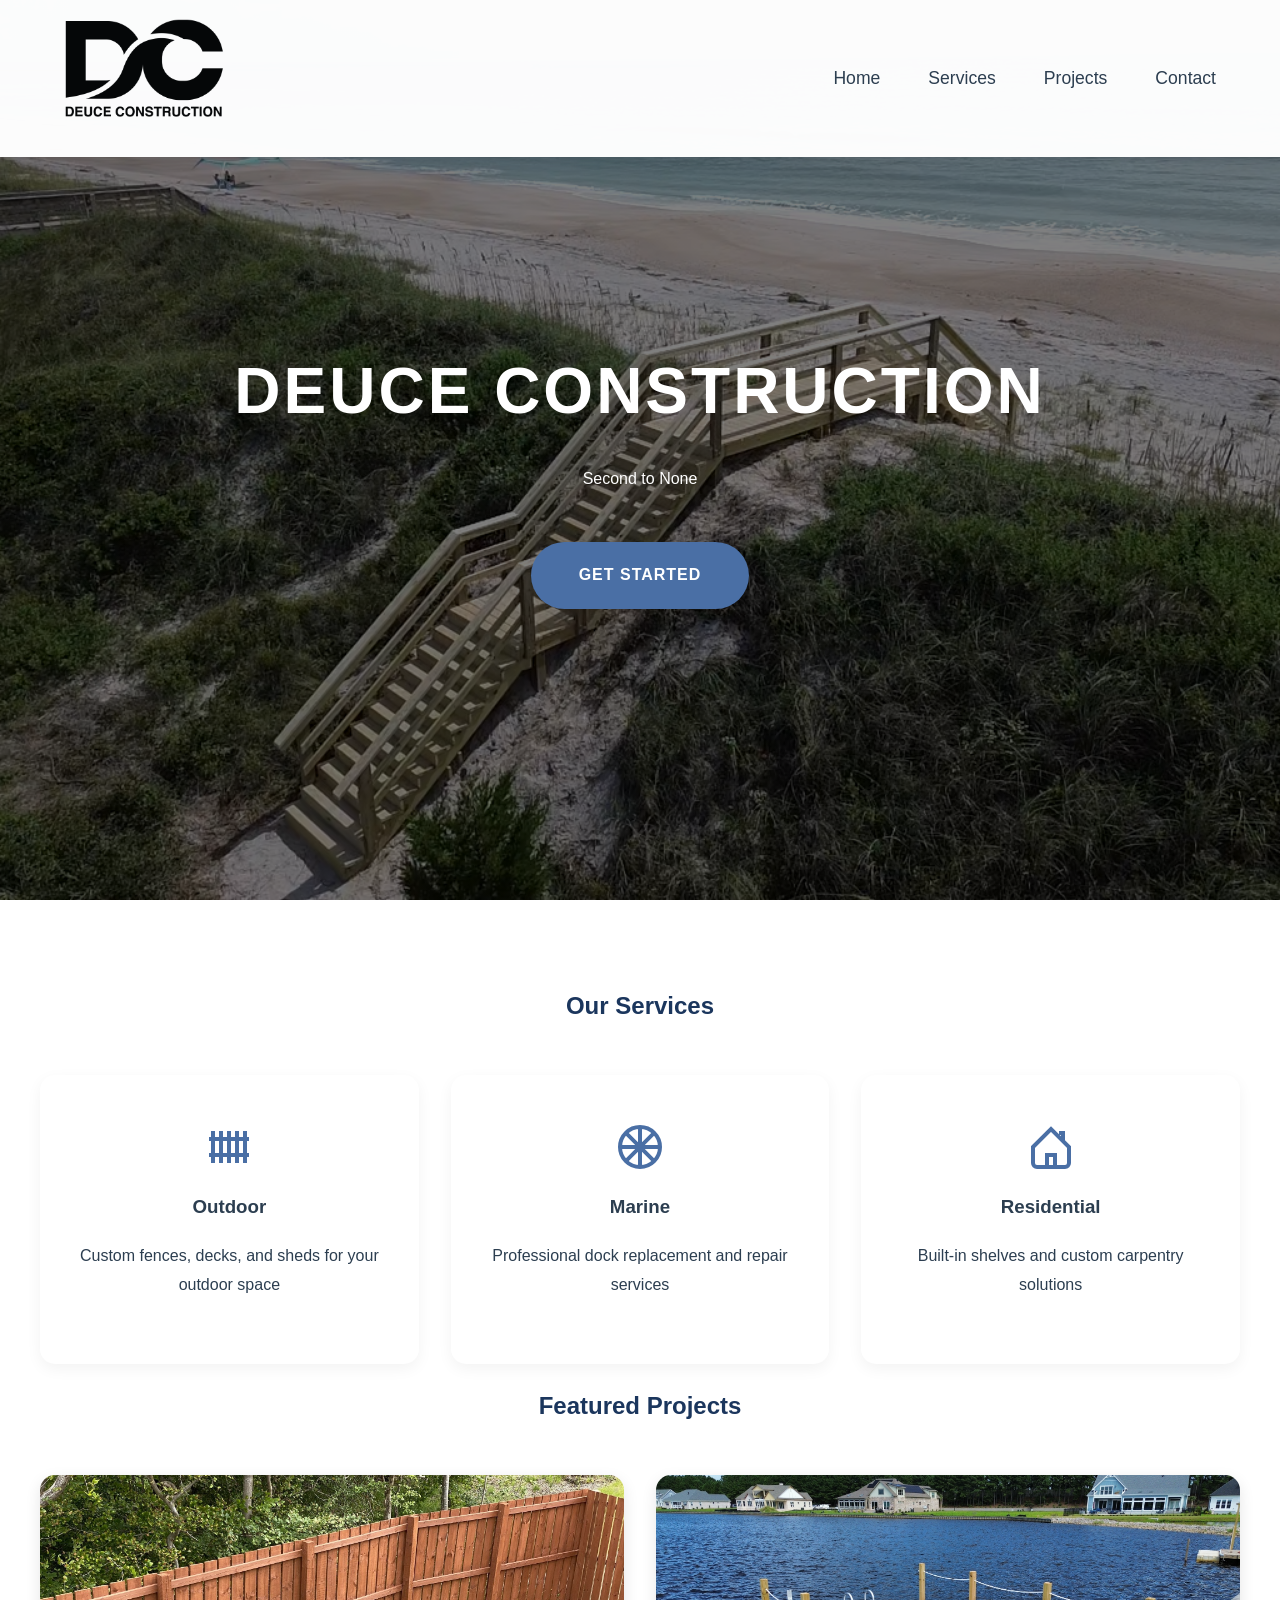
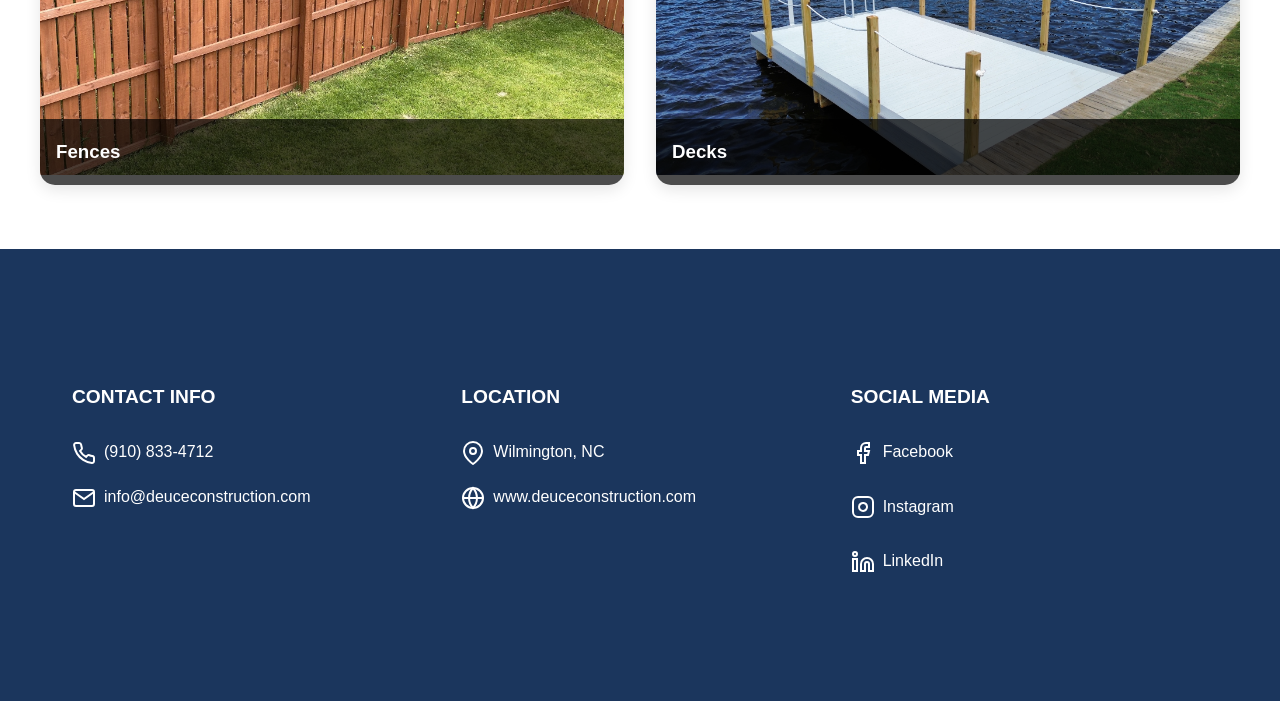
==== commit 1759eba3: "fixed cap error" ====
--- a/index.html
+++ b/index.html
@@ -69,7 +69,7 @@
                     <h3>Fences</h3>
                 </div>
                 <div class="project-card">
-                    <img src="images/white_dock.jpg" alt="White Dock">
+                    <img src="images/white_dock.JPG" alt="White Dock">
                     <h3>Decks</h3>
                 </div>
             </div>
--- a/styles/main.css
+++ b/styles/main.css
@@ -72,7 +72,7 @@
 }
 
 header {
-    background: linear-gradient(rgba(0,0,0,0.5), rgba(0,0,0,0.5)), url('../images/dune_bridge1.png');
+    background: linear-gradient(rgba(0,0,0,0.5), rgba(0,0,0,0.5)), url('../images/dune_bridge1.PNG');
     background-size: cover;
     background-position: center;
     background-attachment: fixed;
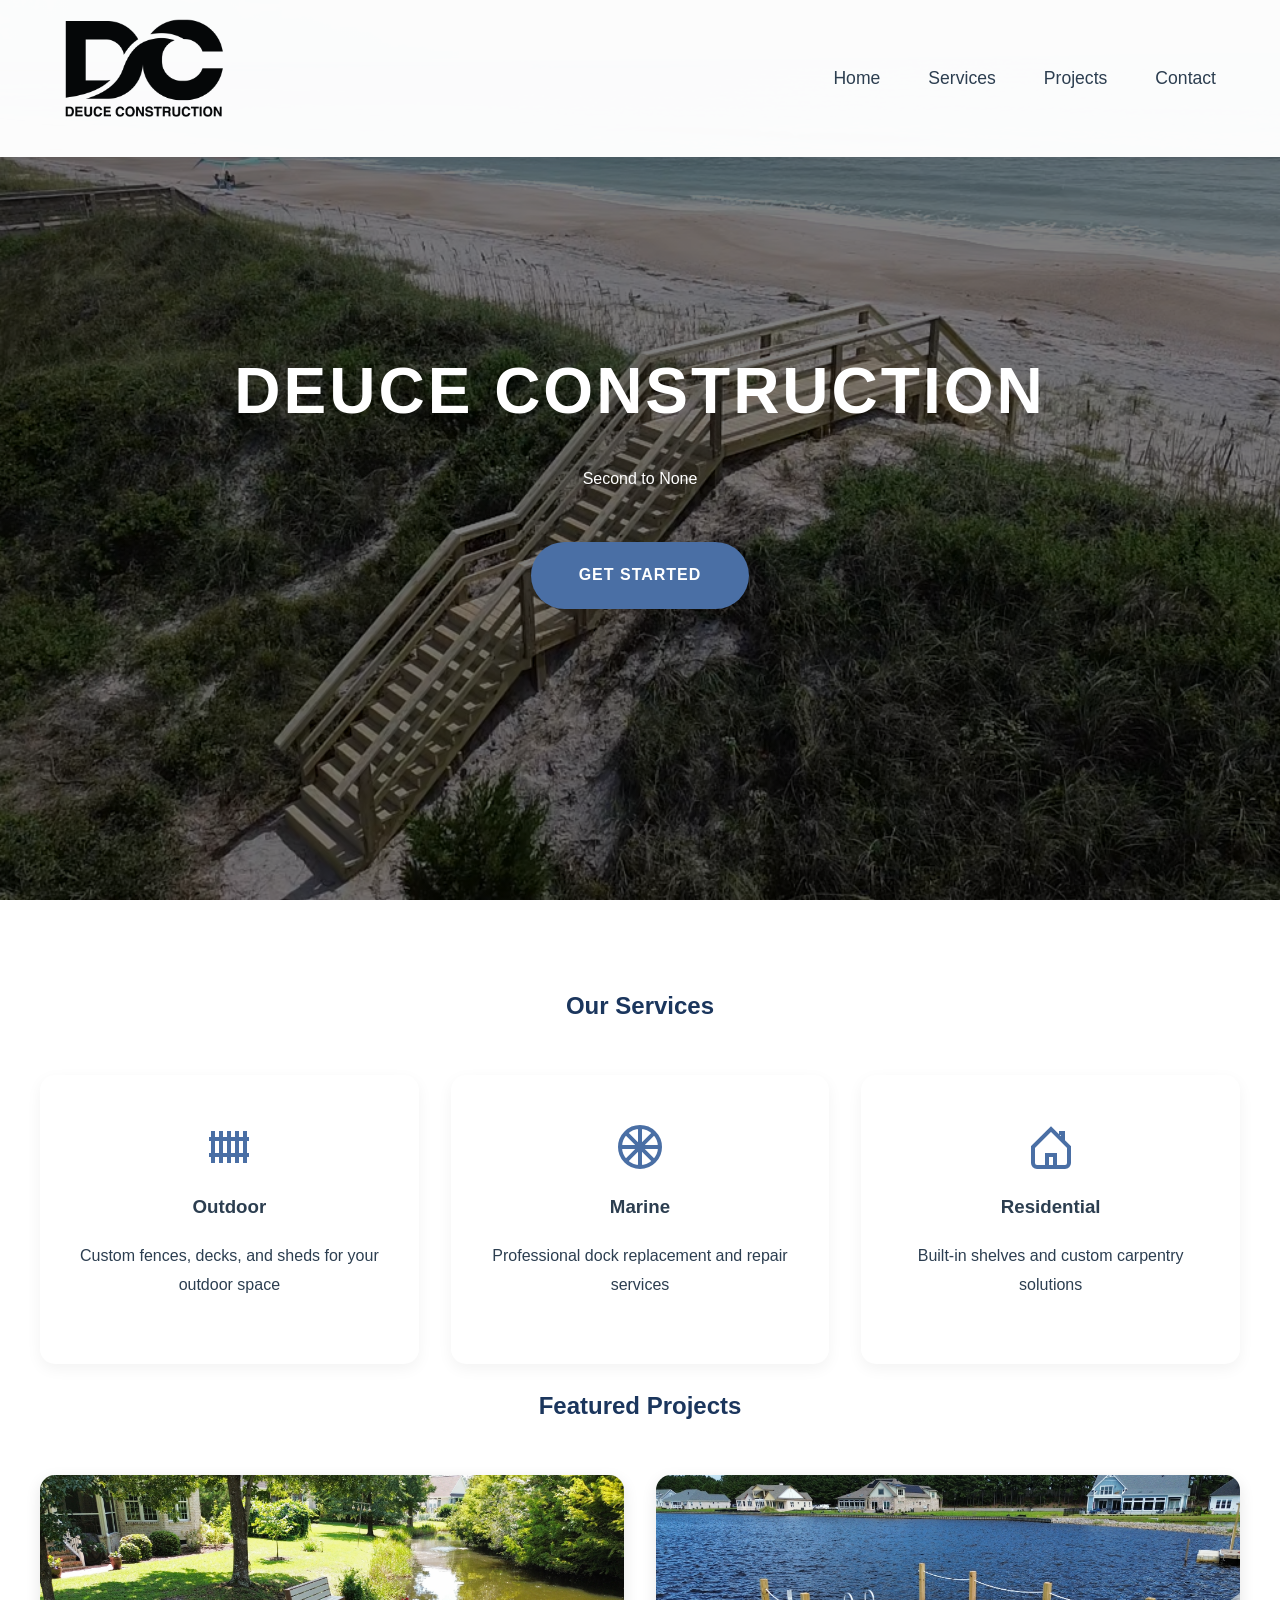
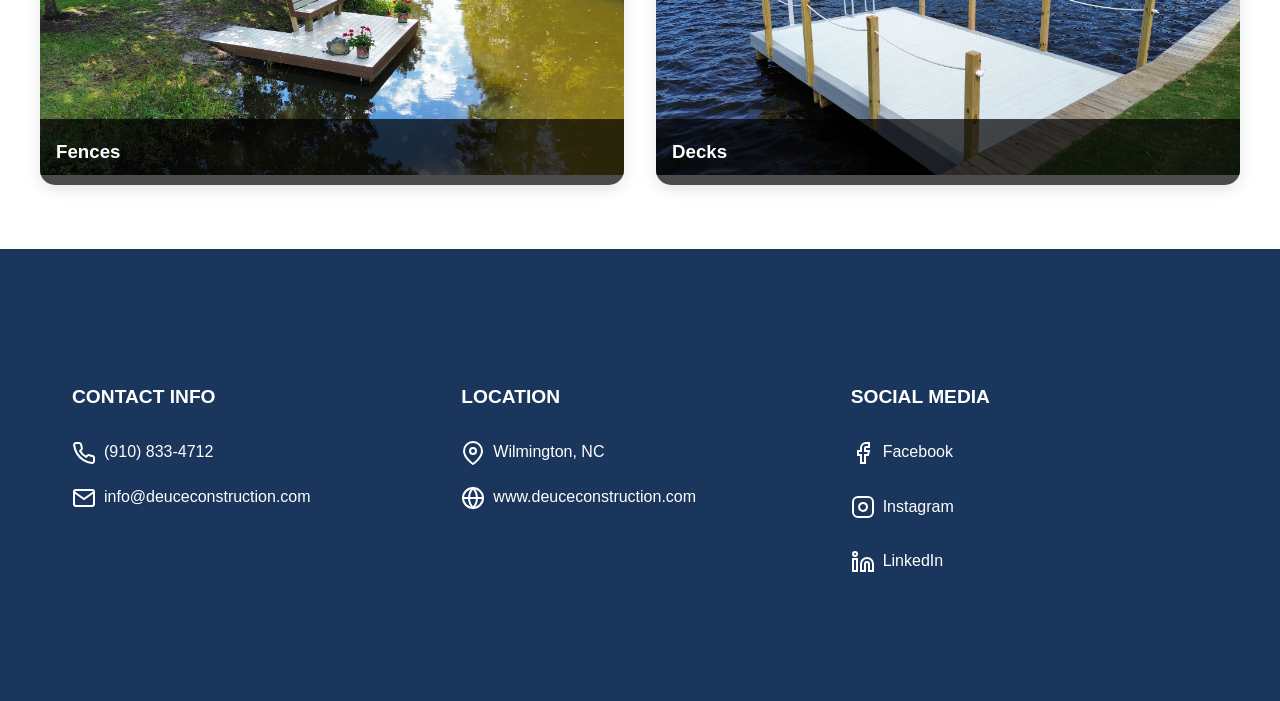
==== commit 78433d29: "Removed placeholders" ====
--- a/index.html
+++ b/index.html
@@ -65,7 +65,7 @@
             <h2>Featured Projects</h2>
             <div class="project-grid">
                 <div class="project-card">
-                    <img src="images/placeholder-1.jpg" alt="Project 1">
+                    <img src="images/small_deck2.JPG" alt="Small Deck">
                     <h3>Fences</h3>
                 </div>
                 <div class="project-card">
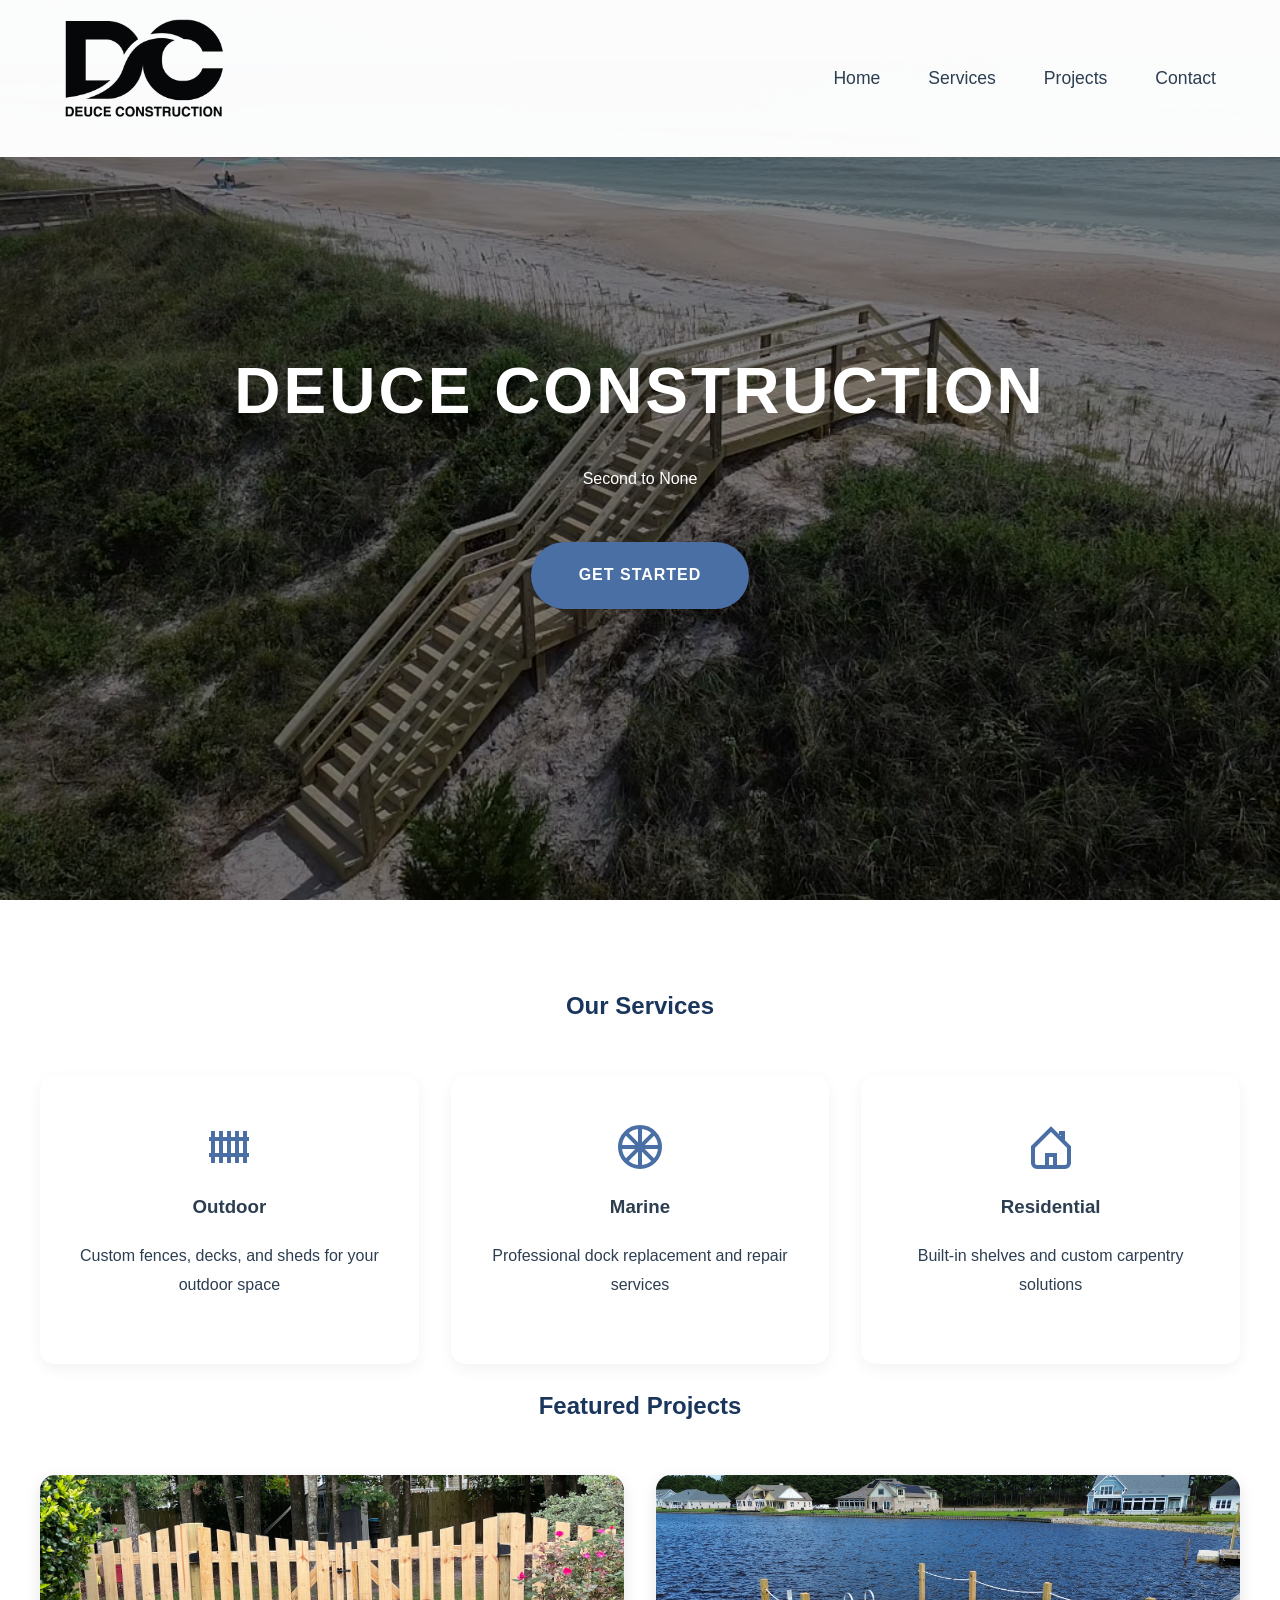
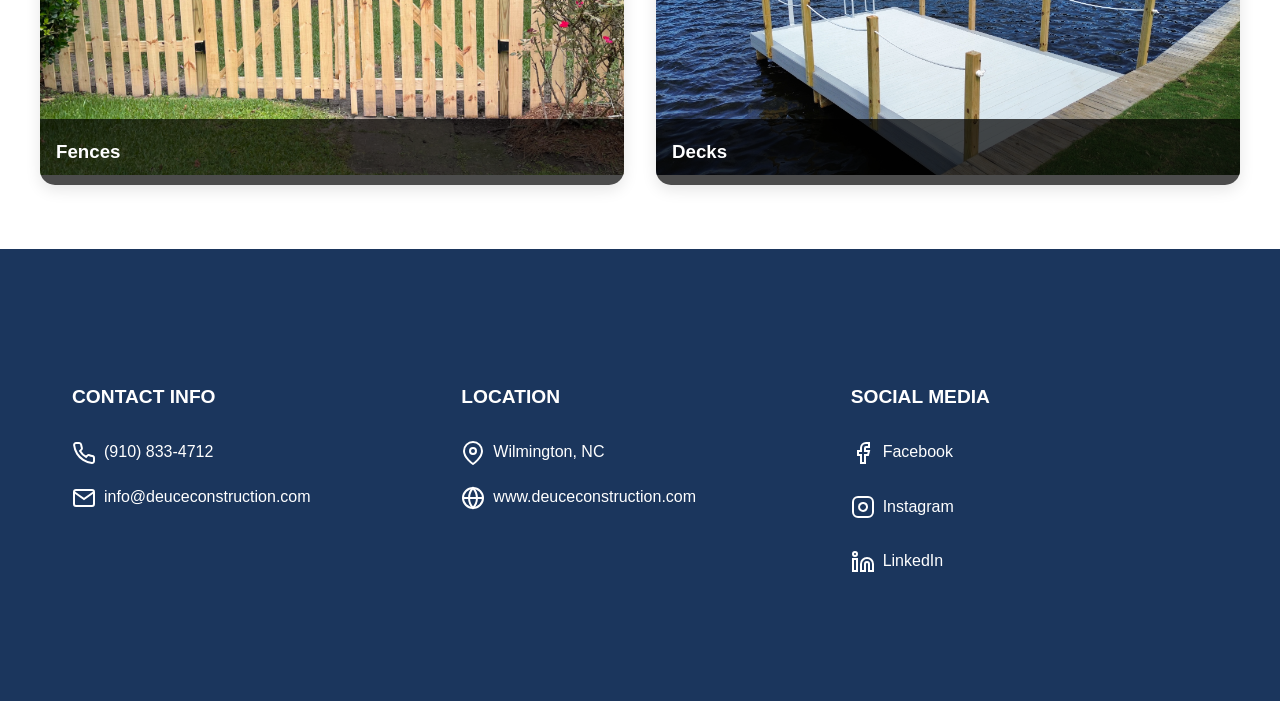
==== commit 96b261a6: "Added fence" ====
--- a/index.html
+++ b/index.html
@@ -65,7 +65,7 @@
             <h2>Featured Projects</h2>
             <div class="project-grid">
                 <div class="project-card">
-                    <img src="images/small_deck2.JPG" alt="Small Deck">
+                    <img src="images/gate.jpg" alt="Rounded fence gate">
                     <h3>Fences</h3>
                 </div>
                 <div class="project-card">
